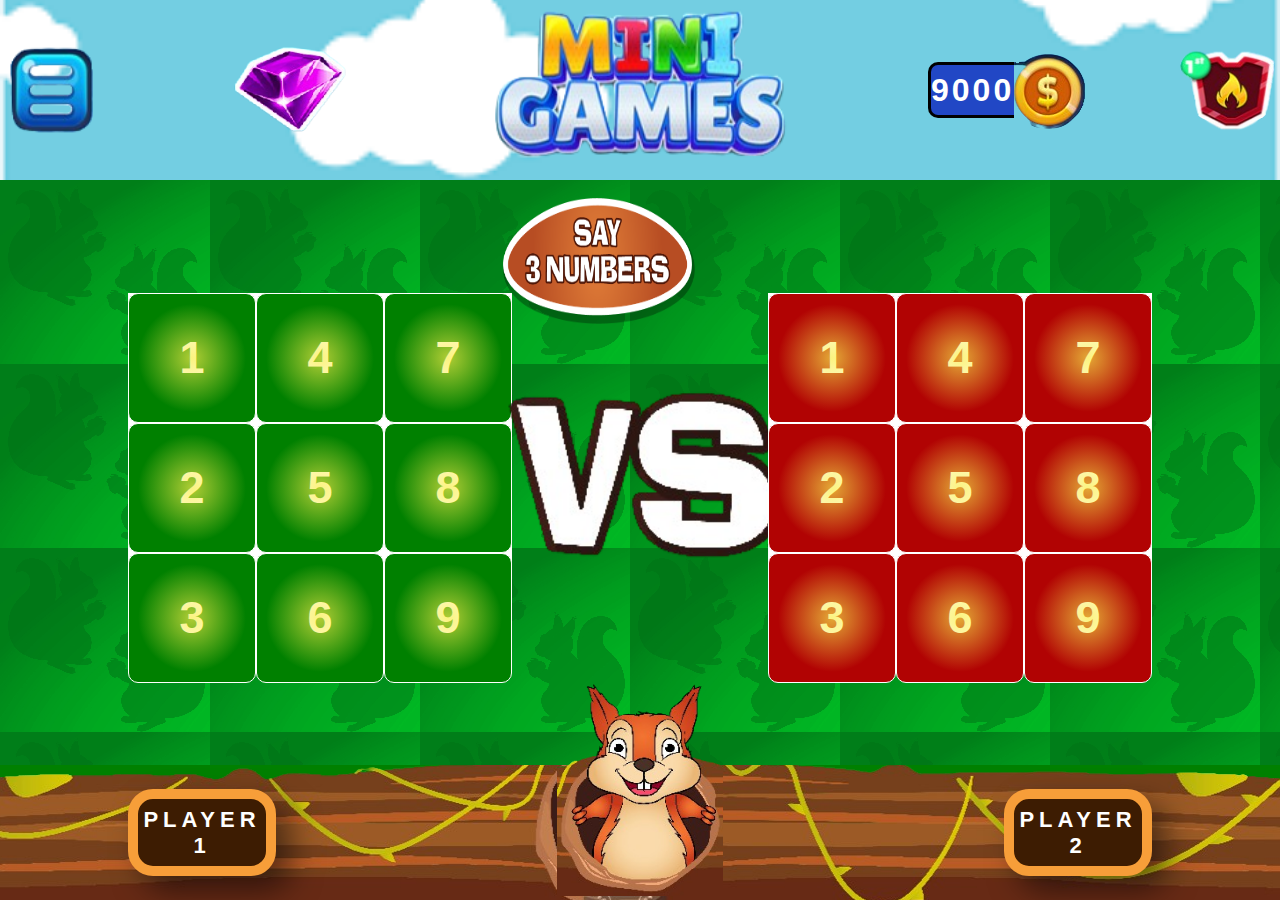
==== index.html @ 98e09795 "Finished designe and gameplay" ====
<html>
<head>
    <title>MINI GAMES</title>
    <link rel="stylesheet" href="Frontend/style/main.css">
    <link rel="stylesheet" href="Frontend/style/tables.css">
    <link rel="stylesheet" href="Frontend/style/animations.css">
</head>
<body>


<div id="header">
    <img class="elements" id="menu" alt="menu img" src="PNG/menu.png"></img>
    <img class="elements" id="diamond1" alt="Diamond image" src="PNG/diamond.png"></img>    
    
    <img id="title" alt="Title" src="PNG/title.png"></img>

    <div class="elements" id="aux_coin">
        <span class="text" id="coin_text">9000</span>
        <img class="coin" id="slika" alt="coin" src="PNG/coin.png" alt="Image">
    </div>
    <img class="elements" id="shield" alt="shield" src="PNG/shield.png"></img>
</div>



<div id="main">
    <div class="table" id="table1">
        <div class="rows" id="row1-1">
            <span class="cells" id="1">1</span>
            <span class="cells" id="2">2</span>
            <span class="cells" id="3">3</span>
        </div>
        <div class="rows" id="row2-1">
            <span class="cells" id="4">4</span>
            <span class="cells" id="5">5</span>
            <span class="cells" id="6">6</span>
        </div>
        <div class="rows" id="row3-1">
            <span class="cells" id="7">7</span>
            <span class="cells" id="8">8</span>
            <span class="cells" id="9">9</span>
        </div>
    </div>
    




    <div id="aux">
        <img id="baner" src="PNG/Asset 1-8.png">
        <img id="VS" src="PNG/VS.png"></img>
    </div>


    <div class="table" id="table2">
        <div class="rows" id="row1-1">
            <span class="cells" id="1">1</span>
            <span class="cells" id="2">2</span>
            <span class="cells" id="3">3</span>
        </div>
        <div class="rows" id="row2-1">
            <span class="cells" id="4">4</span>
            <span class="cells" id="5">5</span>
            <span class="cells" id="6">6</span>
        </div>
        <div class="rows" id="row3-1">
            <span class="cells" id="7">7</span>
            <span class="cells" id="8">8</span>
            <span class="cells" id="9">9</span>
        </div>
    </div>
    

</div>



<div id="footer">
    <div class="button" id="player1">PLAYER 1</div>
    <img id="squirel" src="PNG/squirel.png">
    <div class="button" id="player2">PLAYER 2</div>
</div>


</body>

<script src="Frontend/JS/gameplay.js"></script>
</html>
---- Frontend/style/main.css ----
@font-face {
    font-family: 'myFont';
    src: url('/home/predrag/Desktop/Hugo_FM/Frontend/fonts/1. OTF/Chalk Board.otf') format('opentype'),
         url('/home/predrag/Desktop/Hugo_FM/Frontend/fonts/2. TTF/Chalk Board.ttf') format('truetype');
    font-weight: normal;
    font-style: normal;
}

*{
    margin: 0;
    padding: 0;

}

body{
    overflow-x: hidden;
}

#header {
    width: 100%;
    height: 20%;
    background-image: url("../../PNG/background.png");
    background-size: cover;
    background-position: center;
    background-repeat: no-repeat;
    display: flex;
    justify-content: center;
    align-items: center;
}
  
#main{
    width: 100%;
    height: 65%;
    background-image: URL('../../PNG/mainBackground.png');

    display: flex;
    justify-content: center;
    align-items: center;
}

#footer{
    width: 100%;
    height: 15%;
    background-color: green;
    position: relative;
}



/*ASSETS*/

.elements{

}

#diamond1{
    width: 10%;
    height: 50%;
    margin-right: 45%;
}

#title{
    width: 25%;
    height: 20%;
    position: fixed;
    display: block;
}

#menu{
    width: 8%;
    height: 10%;
    position:absolute;
    left: 0;
}

#shield{
    width: 8%;
    height: 10%;
    position: absolute;
    right: 0;
}



/*TABLES*/



.table{
    width: 30%;
    height:100%;
}

#table1{
    position: absolute;
    left: 10%;
    height: 40%;
    background-color: white;
}

#table2{
    position: absolute;
    height: 40%;
    right: 10%;
    background-color: white;
}



#baner {
    top: 22%;
    margin-left: 1%;
    position: absolute;
    width: 15%;
    height: 14%;
    display: block;
}

#VS {
    position: relative;
    display: block;
    width: 300px;
}


/*Footer*/
#footer {
    position: relative;
    display: flex;
    justify-content: center; 
    align-items: center;
    background-image: url('../../PNG/wooden.png');
    background-position: 60% center;
}
  

#player1 {
    position: absolute;
    left: 10%;
    height: 80%;
    width: 20%;
}

#player2 {
    position: absolute;
    right: 10%;
    height: 80%;
    width: 20%;
}
#squirel{
    position: absolute;
    margin-bottom: 90px;
    height: 160%;
    width: 13%;
}

  
#logo{
    height: 90%;
    width: 30%;
}



#aux_coin{
    display: flex;
    align-items: center;
    width: 10%; 
}

#slika{
    border-left: none;
}


#coin_text {
    display: flex;
    justify-content: center;
    align-items: center;
    text-align: center;
    background-color: #2147c5;
    color: white;
    font-family: "myFont", cursive, sans-serif;
    font-weight: 900;
    height: 50px;
    width: 100%;
    font-size: 32px;
    letter-spacing: 3px;
    border: 3px solid black;
    border-right: none;
    border-radius: 10px;
    border-top-right-radius: 0;
    border-bottom-right-radius: 0;
    position: relative; 
}

#coin_text::before,
#coin_text::after {
    content: '';
    position: absolute;
    top: -3; 
    bottom: 0; 
    left: 40%; 
    width: 50px; 
    height: 3px; 
    background-color: black; 
}

#coin_text::after {
    top: auto;
    bottom: -3;
}



.button{
    display: flex;
    border-radius: 25px;
    background-color: #3D1C02;;
    font-family: "myFont", cursive, sans-serif;
    font-weight: 900;
    color: white;
    font-size: 50px;;
    border: 20px solid rgb(247, 158, 57);
    width: 20%;
    height: 10%;
    justify-content: center;
    align-items: center;
    text-align: center;
    

    margin-top: 20%;
    margin-bottom: 5%;
    letter-spacing: 5px;
    word-spacing: 5px; 
    box-shadow: 15px 15px 30px rgba(0, 0, 3, 0.5);
}


#player1, #player2{
    
    font-size: 22px;
    font-weight: 900;
    margin-top: 0;
    border: 10px solid rgb(247, 158, 57);
    margin-bottom: 0;
    width: 10%;
    height: 50%;
    
}
---- Frontend/style/tables.css ----
.table {
    display: grid;
    grid-template-columns: repeat(3, 1fr); 
    width: 30%;
    height: 40%;
    position: absolute;
    background-color: white;
}



.cells {
    display: flex;
    align-items: center;
    justify-content: center;
    background-color: rgb(177, 3, 3);
    border: 1px solid white;
    padding: 10px;
    font-weight: bold;
    font-family: 'Comic Sans MS', cursive, sans-serif;
    font-size: 45px;
    color: white;
    height: 30%;
    border-radius: 10px;
    position: relative;
    overflow: hidden;
}

#table1 .cells{

    transition: filter 0.3s ease;
    background-color: green;
}

.cells::before {
    content: '';
    position: absolute;
    top: 50%;
    left: 50%;
    width: 100%;
    height: 100%;
    background: radial-gradient(circle, rgba(250, 238, 74, 0.7), transparent 60%);
    border-radius: 80%;
    transform: translate(-50%, -50%);
    animation: shine 2s infinite alternate;
    cursor: pointer;
}


#table1 .cells:hover{
    filter: brightness(80%); 
}

/*
@keyframes shine {
    0% {
        transform: translate(-50%, -50%) scale(1);
        opacity: 0.5;
    }
    100% {
        transform: translate(-50%, -50%) scale(1.5);
        opacity: 0;
    }
}*/
---- Frontend/style/animations.css ----
@keyframes moveUpDown {
    0% { transform: translateY(0); }
    50% { transform: translateY(-20px); }
    100% { transform: translateY(0); }
}

@keyframes moveLeftRight {
    0% { transform: translateX(0); }
    50% { transform: translateX(-20px); }
    100% { transform: translateX(0); }
}

@keyframes resize {
    0% { transform: scale(1); }
    50% { transform: scale(1.2); }
    100% { transform: scale(1); }
}

@keyframes rotateLeftRight {
    33% { transform: rotate(20deg); } 
    66% { transform: rotate(-20deg); }
    100% { transform: rotate(20deg); } 
}






#diamond {
    animation: rotateLeftRight 2s infinite alternate ease-in-out;
}


#diamond1 {
    animation: moveUpDown 2s infinite ease-in-out;
}

#title{
    animation: resize 2s infinite ease-in-out;
}

#baner{
    animation: rotateLeftRight 2s infinite alternate ease-in-out;
}

#shield{
    animation: resize 2s infinite ease-in-out;
}

#logo {
    cursor: pointer;
    transition: width 0.5s ease, height 0.5s ease; 
}

#logo:hover {
    width: 35%;
    height: 100%;
}
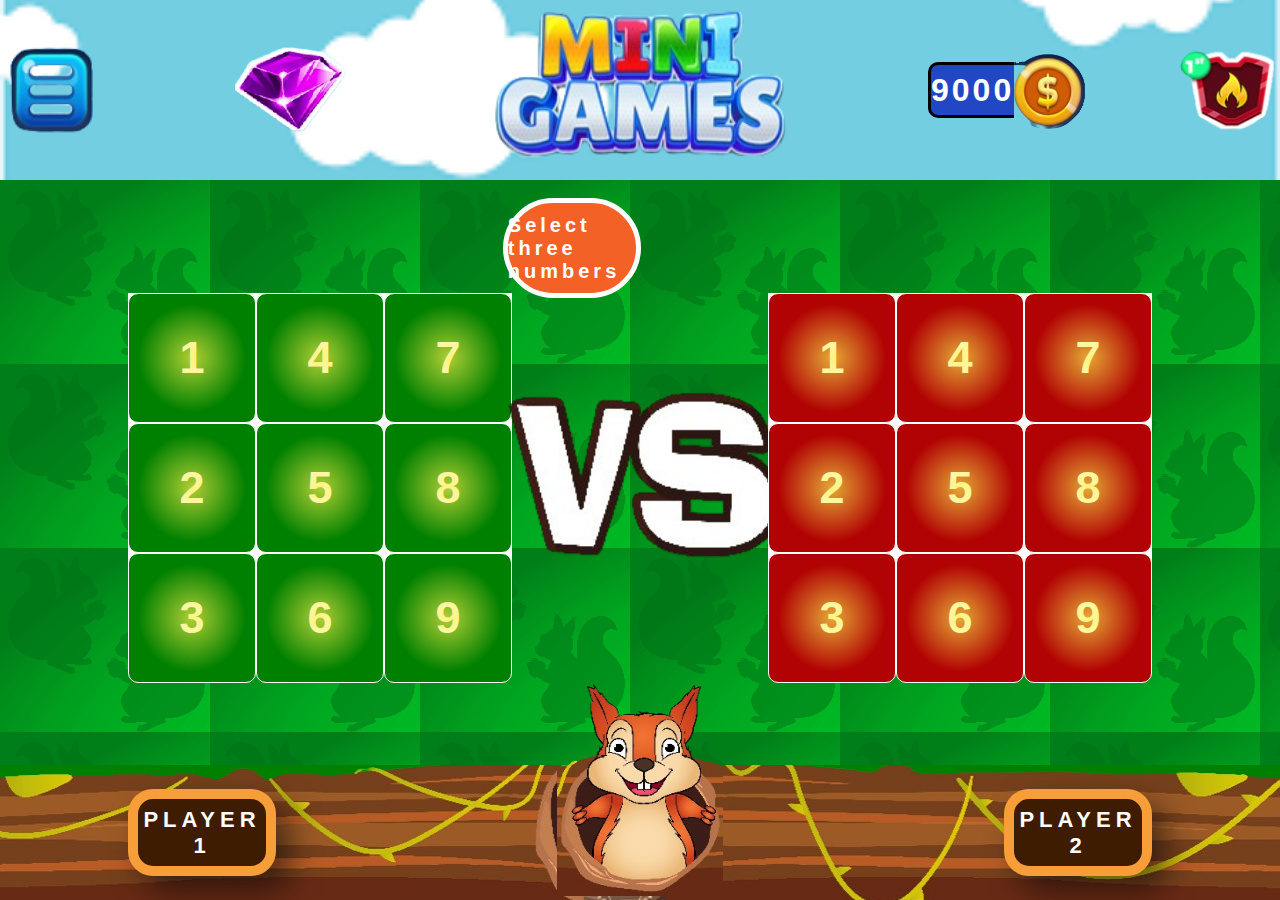
==== commit 462a5514: "Other" ====
--- a/index.html
+++ b/index.html
@@ -47,7 +47,7 @@
 
 
     <div id="aux">
-        <img id="baner" src="PNG/Asset 1-8.png">
+        <div id="baner">Select three<br>numbers</div>
         <img id="VS" src="PNG/VS.png"></img>
     </div>
 
@@ -83,6 +83,8 @@
 
 
 </body>
+<script src="Frontend/JS/guess.js"></script>
+<script src="Frontend/JS/board_init.js"></script>
+<script src="Frontend/JS/gameplay.js"></script>
 
-<script src="Frontend/JS/gameplay.js"></script>
 </html>--- a/Frontend/style/main.css
+++ b/Frontend/style/main.css
@@ -247,4 +247,26 @@
     width: 10%;
     height: 50%;
     
+}
+
+
+
+
+#baner{
+    display: flex;
+    align-items: center;
+    justify-content: center;
+    letter-spacing: 4px;
+    font-family: "myFont", cursive, sans-serif;
+    width: 10%;
+    height: 10%;
+    border-radius: 100px;
+    border: 5px solid rgb(255, 255, 255);
+    background-color: rgb(243, 97, 39);
+    color: white;
+    font-size: 20px;
+    font-weight: 600;
+
+    background-position: center;
+    background-repeat: no-repeat;
 }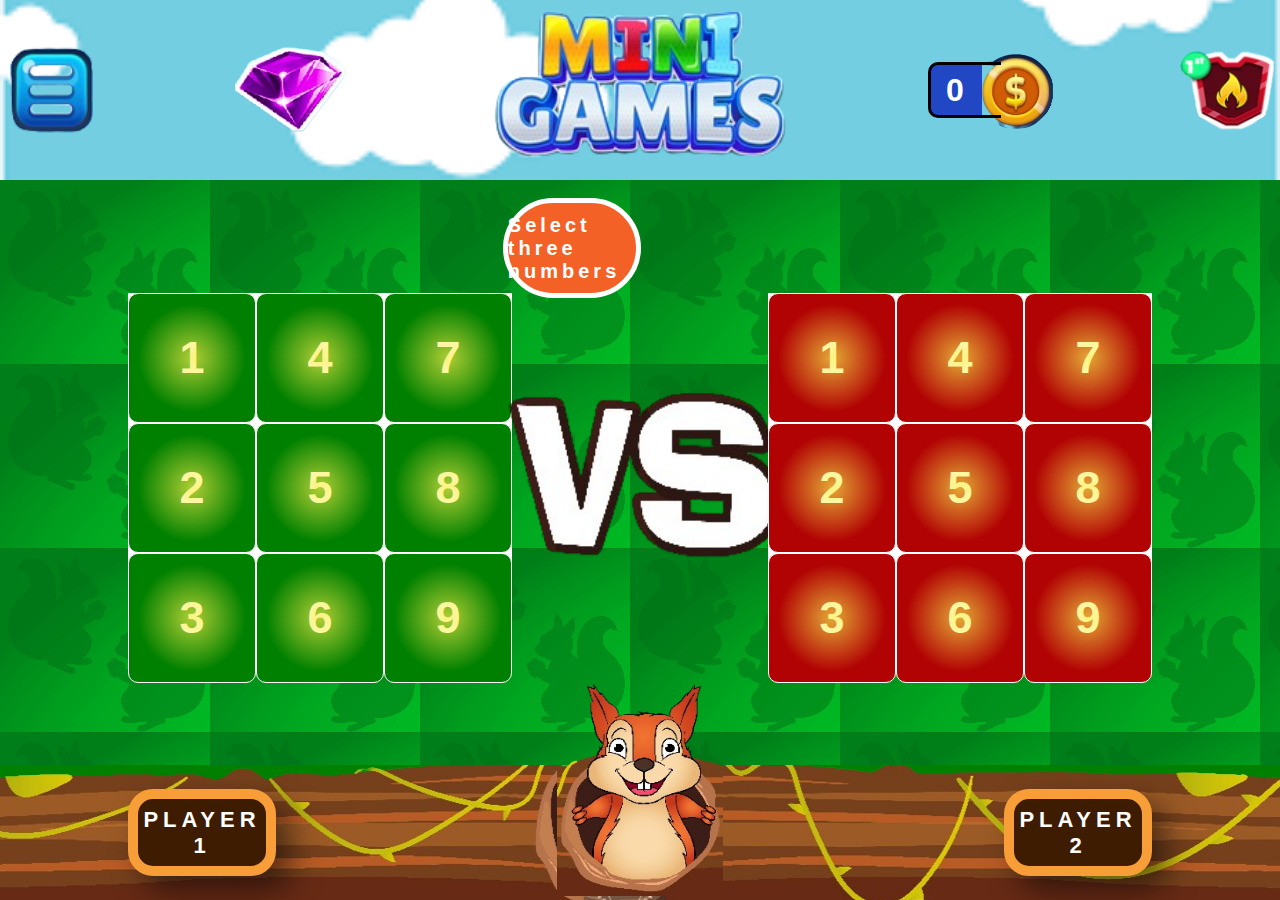
==== commit 772239f7: "Fixed error with calculations" ====
--- a/index.html
+++ b/index.html
@@ -15,7 +15,7 @@
     <img id="title" alt="Title" src="PNG/title.png"></img>
 
     <div class="elements" id="aux_coin">
-        <span class="text" id="coin_text">9000</span>
+        <span class="text" id="coin_text">0</span>
         <img class="coin" id="slika" alt="coin" src="PNG/coin.png" alt="Image">
     </div>
     <img class="elements" id="shield" alt="shield" src="PNG/shield.png"></img>
@@ -47,7 +47,7 @@
 
 
     <div id="aux">
-        <div id="baner">Select three<br>numbers</div>
+        <div id="baner">Baner</div>
         <img id="VS" src="PNG/VS.png"></img>
     </div>
 
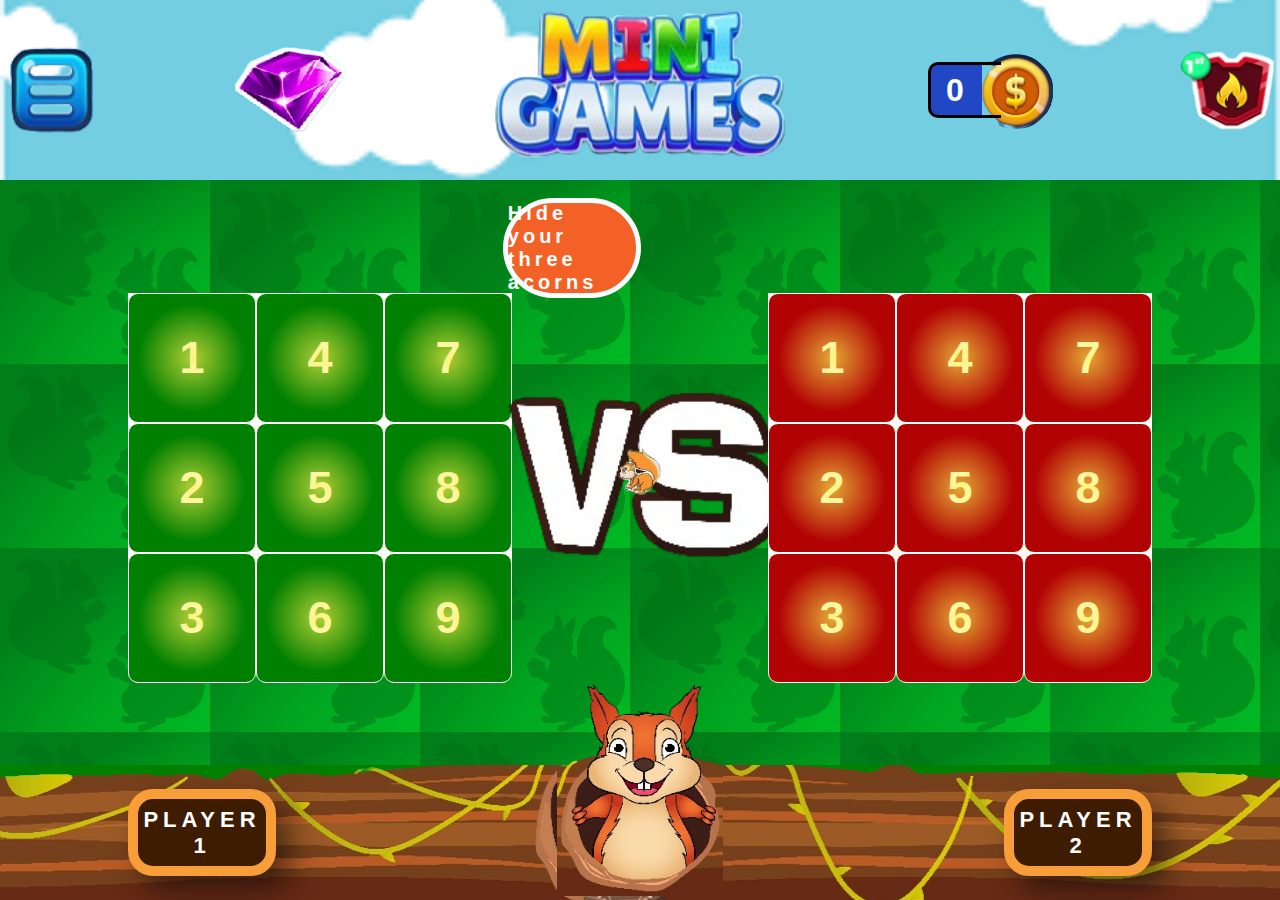
==== commit e0e9b444: "Squirrel agen added" ====
--- a/index.html
+++ b/index.html
@@ -4,6 +4,7 @@
     <link rel="stylesheet" href="Frontend/style/main.css">
     <link rel="stylesheet" href="Frontend/style/tables.css">
     <link rel="stylesheet" href="Frontend/style/animations.css">
+    <link rel="stylesheet" href="Frontend/style/agentStyle.css">
 </head>
 <body>
 
@@ -24,6 +25,7 @@
 
 
 <div id="main">
+    <div id="mySquirrel"></div>
     <div class="table" id="table1">
         <div class="rows" id="row1-1">
             <span class="cells" id="1">1</span>
@@ -86,5 +88,5 @@
 <script src="Frontend/JS/guess.js"></script>
 <script src="Frontend/JS/board_init.js"></script>
 <script src="Frontend/JS/gameplay.js"></script>
-
+<script src="Frontend/JS/move_squirrel.js"></script>
 </html>--- a/Frontend/style/agentStyle.css
+++ b/Frontend/style/agentStyle.css
@@ -0,0 +1,13 @@
+#mySquirrel{
+    width: 50px;
+    height: 50px;
+
+    background-image: url('../../agentSquirrel/squirrel1.png');
+
+    background-size: cover;
+    position: absolute;
+    transition: left 0.5s linear, top 0.5s linear;
+    z-index: 1000;
+}
+
+
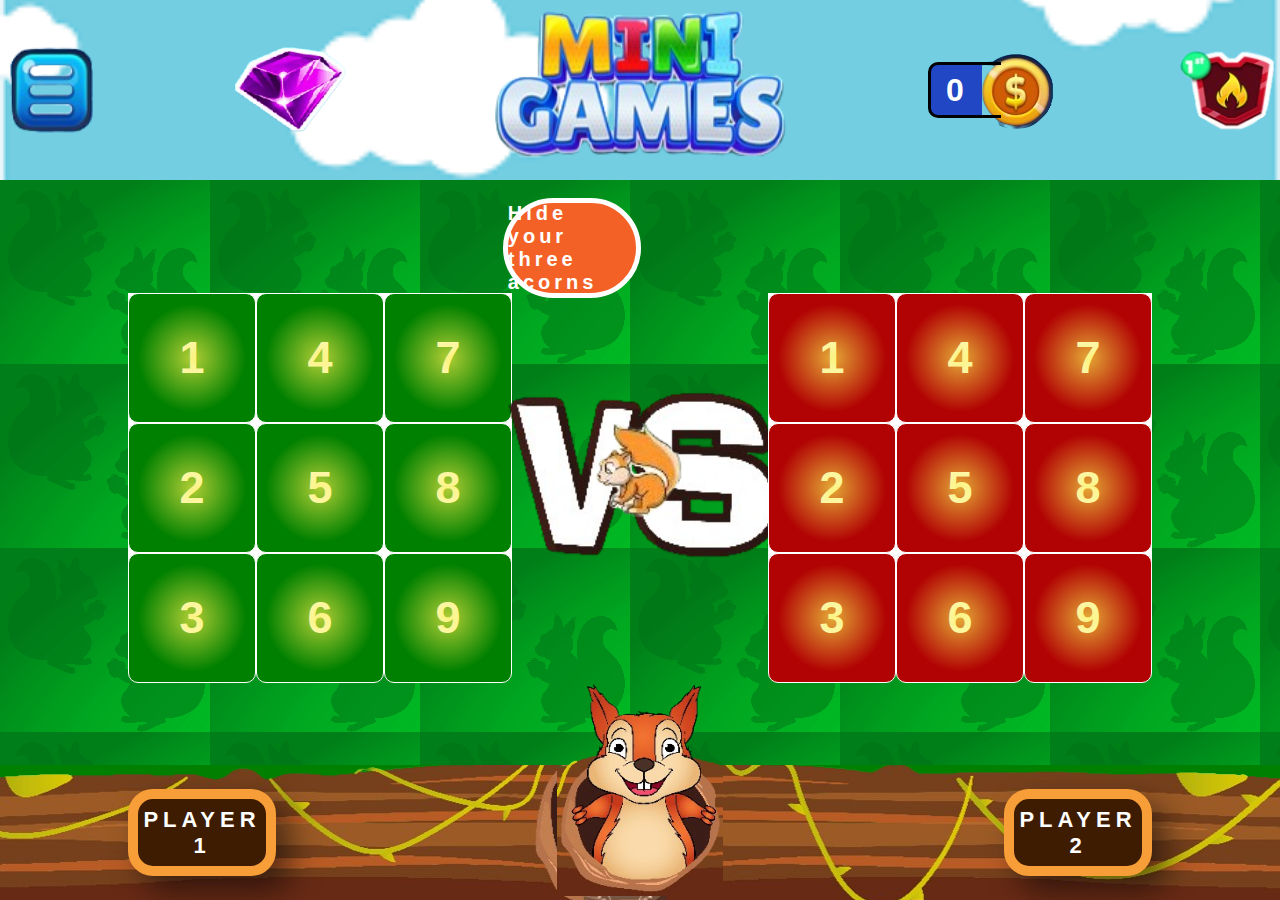
==== commit d0d89643: "comments" ====
--- a/index.html
+++ b/index.html
@@ -1,6 +1,7 @@
 <html>
 <head>
     <title>MINI GAMES</title>
+    <!--CSS files-->
     <link rel="stylesheet" href="Frontend/style/main.css">
     <link rel="stylesheet" href="Frontend/style/tables.css">
     <link rel="stylesheet" href="Frontend/style/animations.css">
@@ -9,13 +10,13 @@
 <body>
 
 
-<div id="header">
+<div id="header"><!--Top part of the page-->
     <img class="elements" id="menu" alt="menu img" src="PNG/menu.png"></img>
     <img class="elements" id="diamond1" alt="Diamond image" src="PNG/diamond.png"></img>    
     
     <img id="title" alt="Title" src="PNG/title.png"></img>
 
-    <div class="elements" id="aux_coin">
+    <div class="elements" id="aux_coin"><!--Save the score-->
         <span class="text" id="coin_text">0</span>
         <img class="coin" id="slika" alt="coin" src="PNG/coin.png" alt="Image">
     </div>
@@ -24,9 +25,9 @@
 
 
 
-<div id="main">
-    <div id="mySquirrel"></div>
-    <div class="table" id="table1">
+<div id="main"><!--Main part of the game-->
+    <div id="mySquirrel"></div><!--Squirrel agrent-->
+    <div class="table" id="table1"><!--Human player tabel-->
         <div class="rows" id="row1-1">
             <span class="cells" id="1">1</span>
             <span class="cells" id="2">2</span>
@@ -47,13 +48,13 @@
 
 
 
-
+    <!--Baner with explaination which side play-->
     <div id="aux">
         <div id="baner">Baner</div>
         <img id="VS" src="PNG/VS.png"></img>
     </div>
 
-
+    <!--PC's table-->
     <div class="table" id="table2">
         <div class="rows" id="row1-1">
             <span class="cells" id="1">1</span>
@@ -85,8 +86,8 @@
 
 
 </body>
-<script src="Frontend/JS/guess.js"></script>
-<script src="Frontend/JS/board_init.js"></script>
-<script src="Frontend/JS/gameplay.js"></script>
-<script src="Frontend/JS/move_squirrel.js"></script>
+<script src="Frontend/JS/guess.js"></script><!--Script for guessing-->
+<script src="Frontend/JS/board_init.js"></script><!--Board initialization where PC and Human initialize their boards-->
+<script src="Frontend/JS/gameplay.js"></script><!--Gameplay logic-->
+<script src="Frontend/JS/move_squirrel.js"></script><!--Movement for the squirrel-->
 </html>--- a/Frontend/style/agentStyle.css
+++ b/Frontend/style/agentStyle.css
@@ -1,6 +1,6 @@
 #mySquirrel{
-    width: 50px;
-    height: 50px;
+    width: 100px;
+    height: 100px;
 
     background-image: url('../../agentSquirrel/squirrel1.png');
 
